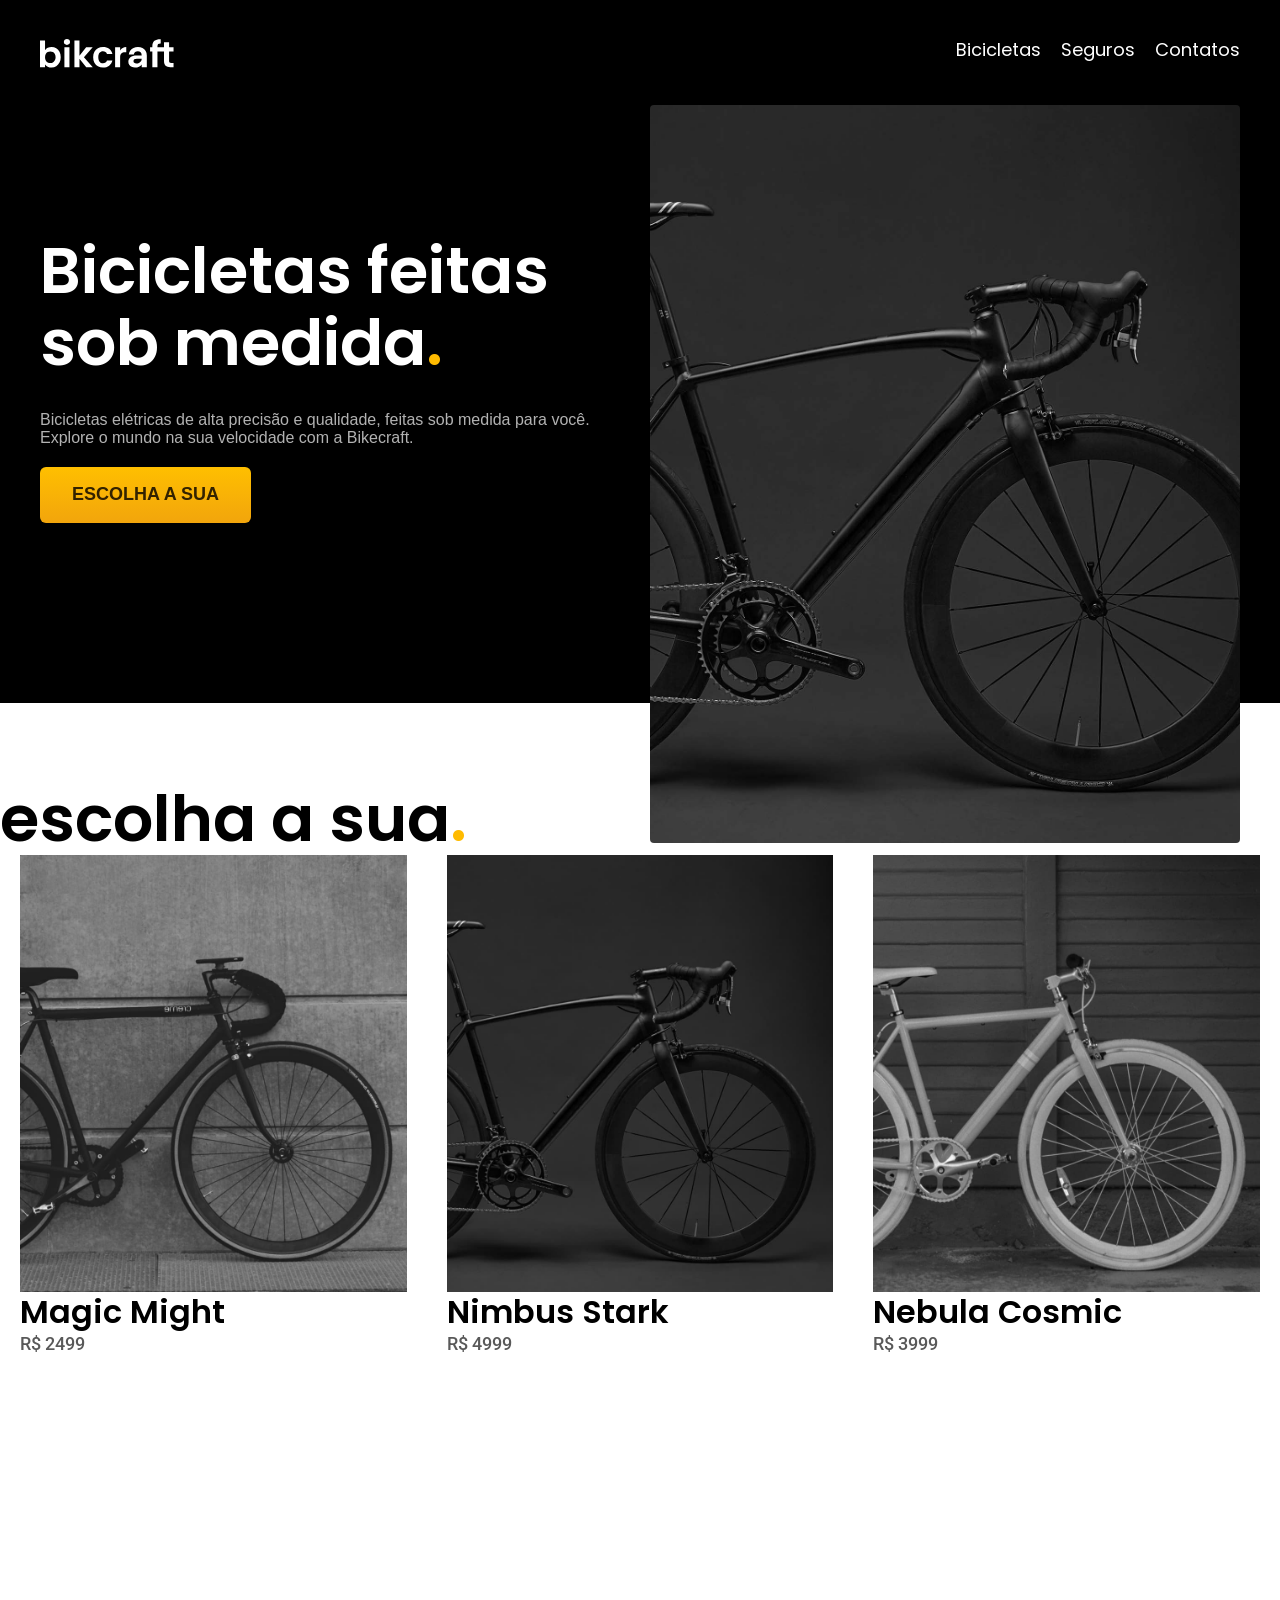
==== index.html @ 9b760a1d "Atualizando novas funções" ====
<!DOCTYPE html>
<html lang="pt-br">
<head>
  <meta charset="UTF-8">
  <meta name="viewport" content="width=device-width, initial-scale=1.0">
  <title> Bikecraft - Bicicletas Elétricas </title>
  <meta name="description" content="Bicicletas elétricas de alta precisão e qualidade, feitas sob medida para o cliente. Explore o mundo na sua velocidade com a Bikecraft" >
  <link rel="stylesheet" href="/css/style.css">

 <link rel="preconnect" href="https://fonts.googleapis.com">
<link rel="preconnect" href="https://fonts.gstatic.com" crossorigin>
<link href="https://fonts.googleapis.com/css2?family=Poppins:wght@600&family=Roboto:ital,wght@0,100..900;1,100..900&display=swap" rel="stylesheet">
</head>
<body>
  <header class="header-bg">
    <div class="header"> 
      <a href="./"> <img src="/img/bikcraft.svg" alt="Bikecraft"></a>
    
  <nav aria-label="primaria"> 
    <ul class="header-menu cor-c0"> 
<li> <a href="./bicicletas.html"> Bicicletas</a></li>
<li> <a href="./seguros.html"> Seguros</a></li>
<li> <a href="./contatos.html"> Contatos</a></li>
    </ul>
  </nav>
  </div>
  </header>

  <main class="introducao-bg">
    <div class="introducao">
      <div class="conteudo"> 
    <h1 class="font-1-xxl cor-c0">Bicicletas feitas sob medida<span class="cor-p1">.</span></h1>
    <p class="font-2-1 cor-5">Bicicletas elétricas de alta precisão e qualidade, feitas sob medida para você. Explore o mundo na sua velocidade com a Bikecraft.</p>
    <a href="/bicicletas.html">Escolha a sua</a> 
      </div>
      <div class="container-imagem"> 
    <img src="/img/fotos/introducao.jpg" alt=""> 
    </div>
    </div>

  </main>
<article class="bicicletas-lista"> 
  <h2 class="texto-grande">escolha a sua<span class="cor-p1">.</span></h2>

  <ul > 
<li> 
  <a href="./bicicletas/magic.html"> 
  <img src="/img/bicicletas/magic-home.jpg" alt="Bicicleta preta">
  <h3 class="font-1-xl">Magic Might</h3>
<span class="font-2-m cor-8">R$ 2499</span>
</a>
</li>

<li> 
  <a href="./bicicletas/nimbus.html"> 
  <img src="/img/bicicletas/nimbus-home.jpg" alt="Bicicleta preta">
  <h3 class="font-1-xl">Nimbus Stark</h3>
<span class="font-2-m cor-8">R$ 4999</span>
</a>
</li>

<li> 
  <a href="./bicicletas/nebula.html"> 
  <img src="/img/bicicletas/nebula-home.jpg" alt="Bicicleta preta">
  <h3 class="font-1-xl">Nebula Cosmic</h3>
<span class="font-2-m cor-8">R$ 3999</span>
</a>
</li>

  </ul>
</article>
  
</body>
</html>
---- css/style.css ----
/* Geral */ 
@import "/css/global.css";

/* estilos */
@import "/css/tipografia/tipografia.css";
@import "/css/tipografia/cores.css";

/* Pagina Inicial */
@import "/css/introducao/introducao.css";
@import "/css/menu.css";


@import "/css/bicicletas-lista.css"
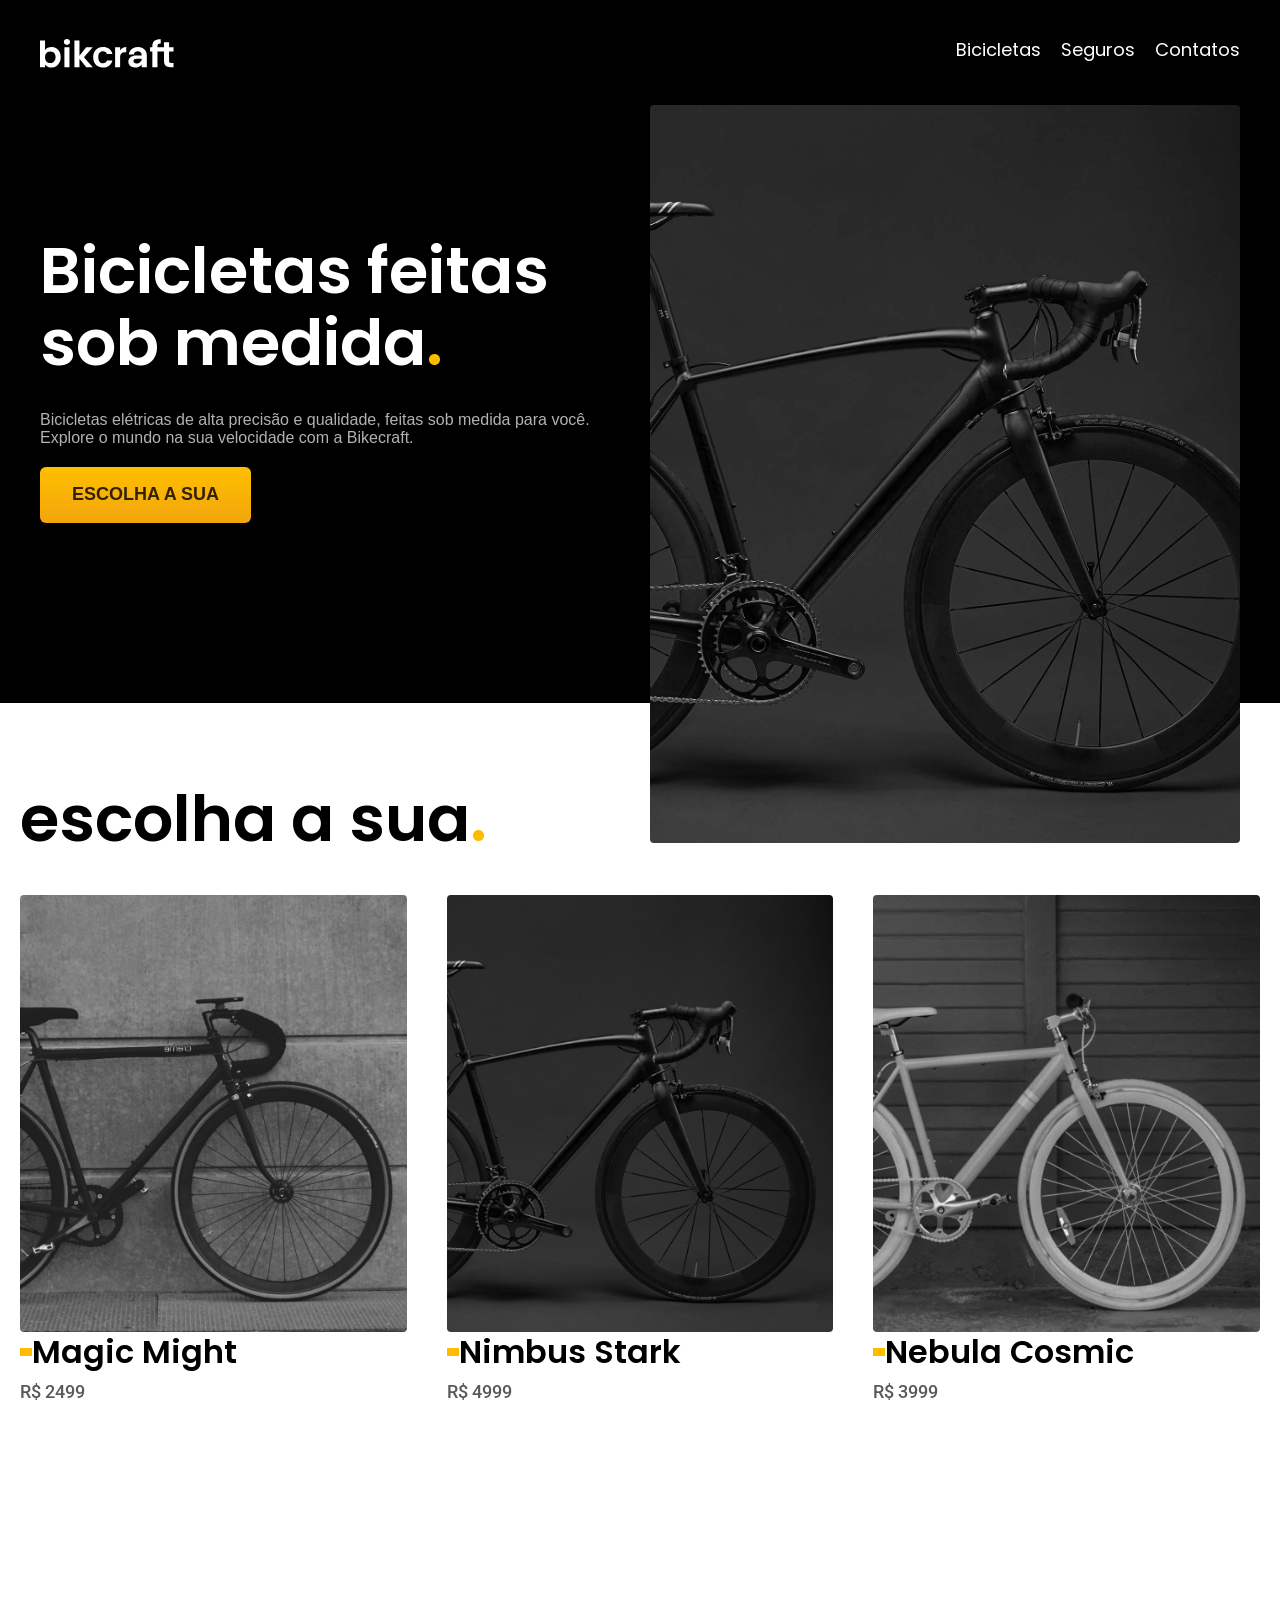
==== commit 59b4d705: "Att." ====
--- a/index.html
+++ b/index.html
@@ -1,74 +1,77 @@
 <!DOCTYPE html>
 <html lang="pt-br">
+
 <head>
   <meta charset="UTF-8">
   <meta name="viewport" content="width=device-width, initial-scale=1.0">
   <title> Bikecraft - Bicicletas Elétricas </title>
-  <meta name="description" content="Bicicletas elétricas de alta precisão e qualidade, feitas sob medida para o cliente. Explore o mundo na sua velocidade com a Bikecraft" >
-  <link rel="stylesheet" href="/css/style.css">
+  <meta name="description" content="Bicicletas elétricas de alta precisão e qualidade, feitas sob medida para o cliente. Explore o mundo na sua velocidade com a Bikecraft">
+  <link rel="stylesheet" href="/css/style/style.css">
 
- <link rel="preconnect" href="https://fonts.googleapis.com">
-<link rel="preconnect" href="https://fonts.gstatic.com" crossorigin>
-<link href="https://fonts.googleapis.com/css2?family=Poppins:wght@600&family=Roboto:ital,wght@0,100..900;1,100..900&display=swap" rel="stylesheet">
+  <link rel="preconnect" href="https://fonts.googleapis.com">
+  <link rel="preconnect" href="https://fonts.gstatic.com" crossorigin>
+  <link href="https://fonts.googleapis.com/css2?family=Poppins:wght@600&family=Roboto:ital,wght@0,100..900;1,100..900&display=swap" rel="stylesheet">
 </head>
+
 <body>
   <header class="header-bg">
-    <div class="header"> 
+    <div class="header">
       <a href="./"> <img src="/img/bikcraft.svg" alt="Bikecraft"></a>
-    
-  <nav aria-label="primaria"> 
-    <ul class="header-menu cor-c0"> 
-<li> <a href="./bicicletas.html"> Bicicletas</a></li>
-<li> <a href="./seguros.html"> Seguros</a></li>
-<li> <a href="./contatos.html"> Contatos</a></li>
-    </ul>
-  </nav>
-  </div>
+
+      <nav aria-label="primaria">
+        <ul class="header-menu cor-c0">
+          <li> <a href="./bicicletas.html"> Bicicletas</a></li>
+          <li> <a href="./seguros.html"> Seguros</a></li>
+          <li> <a href="./contatos.html"> Contatos</a></li>
+        </ul>
+      </nav>
+    </div>
   </header>
 
   <main class="introducao-bg">
     <div class="introducao">
-      <div class="conteudo"> 
-    <h1 class="font-1-xxl cor-c0">Bicicletas feitas sob medida<span class="cor-p1">.</span></h1>
-    <p class="font-2-1 cor-5">Bicicletas elétricas de alta precisão e qualidade, feitas sob medida para você. Explore o mundo na sua velocidade com a Bikecraft.</p>
-    <a href="/bicicletas.html">Escolha a sua</a> 
+      <div class="conteudo">
+        <h1 class="font-1-xxl cor-c0">Bicicletas feitas sob medida<span class="cor-p1">.</span></h1>
+        <p class="font-2-1 cor-5">Bicicletas elétricas de alta precisão e qualidade, feitas sob medida para você. Explore o mundo na sua velocidade com a Bikecraft.</p>
+        <a href="/bicicletas.html">Escolha a sua</a>
       </div>
-      <div class="container-imagem"> 
-    <img src="/img/fotos/introducao.jpg" alt=""> 
-    </div>
+      <div class="container-imagem">
+        <img src="/img/fotos/introducao.jpg" alt="">
+      </div>
     </div>
 
   </main>
-<article class="bicicletas-lista"> 
-  <h2 class="texto-grande">escolha a sua<span class="cor-p1">.</span></h2>
+  <article class="bicicletas-lista">
+    <h2 class="texto-grande">escolha a sua<span class="cor-p1">.</span></h2>
 
-  <ul > 
-<li> 
-  <a href="./bicicletas/magic.html"> 
-  <img src="/img/bicicletas/magic-home.jpg" alt="Bicicleta preta">
-  <h3 class="font-1-xl">Magic Might</h3>
-<span class="font-2-m cor-8">R$ 2499</span>
-</a>
-</li>
+    <ul>
+      <li>
+        <a href="./bicicletas/magic.html">
+          <img src="/img/bicicletas/magic-home.jpg" alt="Bicicleta preta">
+          <h3 class="font-1-xl">Magic Might</h3>
+          <span class="font-2-m cor-8">R$ 2499</span>
+        </a>
+      </li>
 
-<li> 
-  <a href="./bicicletas/nimbus.html"> 
-  <img src="/img/bicicletas/nimbus-home.jpg" alt="Bicicleta preta">
-  <h3 class="font-1-xl">Nimbus Stark</h3>
-<span class="font-2-m cor-8">R$ 4999</span>
-</a>
-</li>
+      <li>
+        <a href="./bicicletas/nimbus.html">
+          <img src="/img/bicicletas/nimbus-home.jpg" alt="Bicicleta preta">
+          <h3 class="font-1-xl">Nimbus Stark</h3>
+          <span class="font-2-m cor-8">R$ 4999</span>
+        </a>
+      </li>
 
-<li> 
-  <a href="./bicicletas/nebula.html"> 
-  <img src="/img/bicicletas/nebula-home.jpg" alt="Bicicleta preta">
-  <h3 class="font-1-xl">Nebula Cosmic</h3>
-<span class="font-2-m cor-8">R$ 3999</span>
-</a>
-</li>
+      <li>
+        <a href="./bicicletas/nebula.html">
+          <img src="/img/bicicletas/nebula-home.jpg" alt="Bicicleta preta">
+          <h3 class="font-1-xl">Nebula Cosmic</h3>
+          <span class="font-2-m cor-8">R$ 3999</span>
+        </a>
+      </li>
 
-  </ul>
-</article>
-  
+    </ul>
+  </article>
+
 </body>
+
 </html>
--- a/css/style/style.css
+++ b/css/style/style.css
@@ -0,0 +1,13 @@
+/* Geral */
+@import "/css/global/global.css";
+@import "/css/style/style.css";
+
+/* estilos */
+@import "/css/tipografia/tipografia.css";
+@import "/css/tipografia/cores.css";
+
+/* Pagina Inicial */
+@import "/css/introducao/introducao.css";
+@import "/css/menu/menu.css";
+
+@import "/css/bicicletas/bicicletas-lista.css";
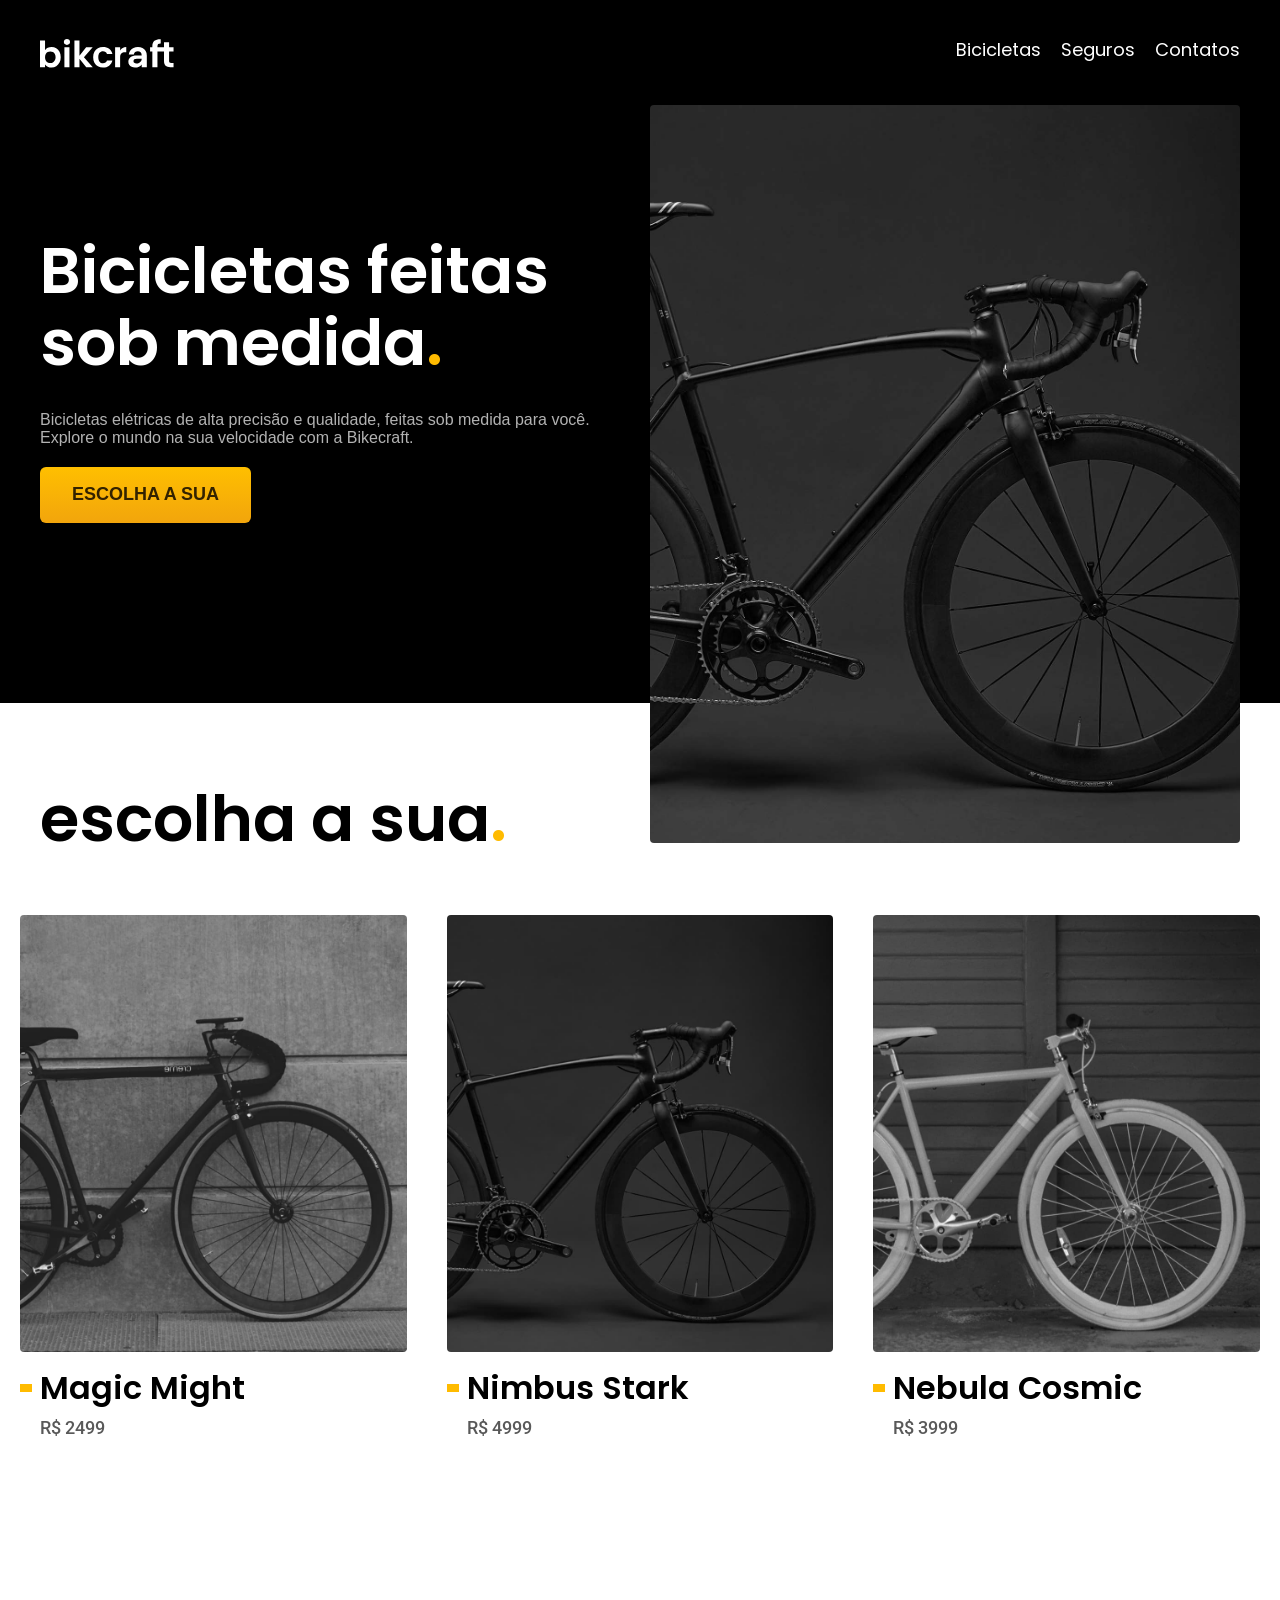
==== commit 136555c9: "Att Responsividade bicicletas" ====
--- a/index.html
+++ b/index.html
@@ -39,11 +39,11 @@
         <img src="/img/fotos/introducao.jpg" alt="">
       </div>
     </div>
-
   </main>
+    
   <article class="bicicletas-lista">
+  
     <h2 class="texto-grande">escolha a sua<span class="cor-p1">.</span></h2>
-
     <ul>
       <li>
         <a href="./bicicletas/magic.html">
@@ -70,8 +70,8 @@
       </li>
 
     </ul>
+    
   </article>
-
-</body>
+ </body>
 
 </html>
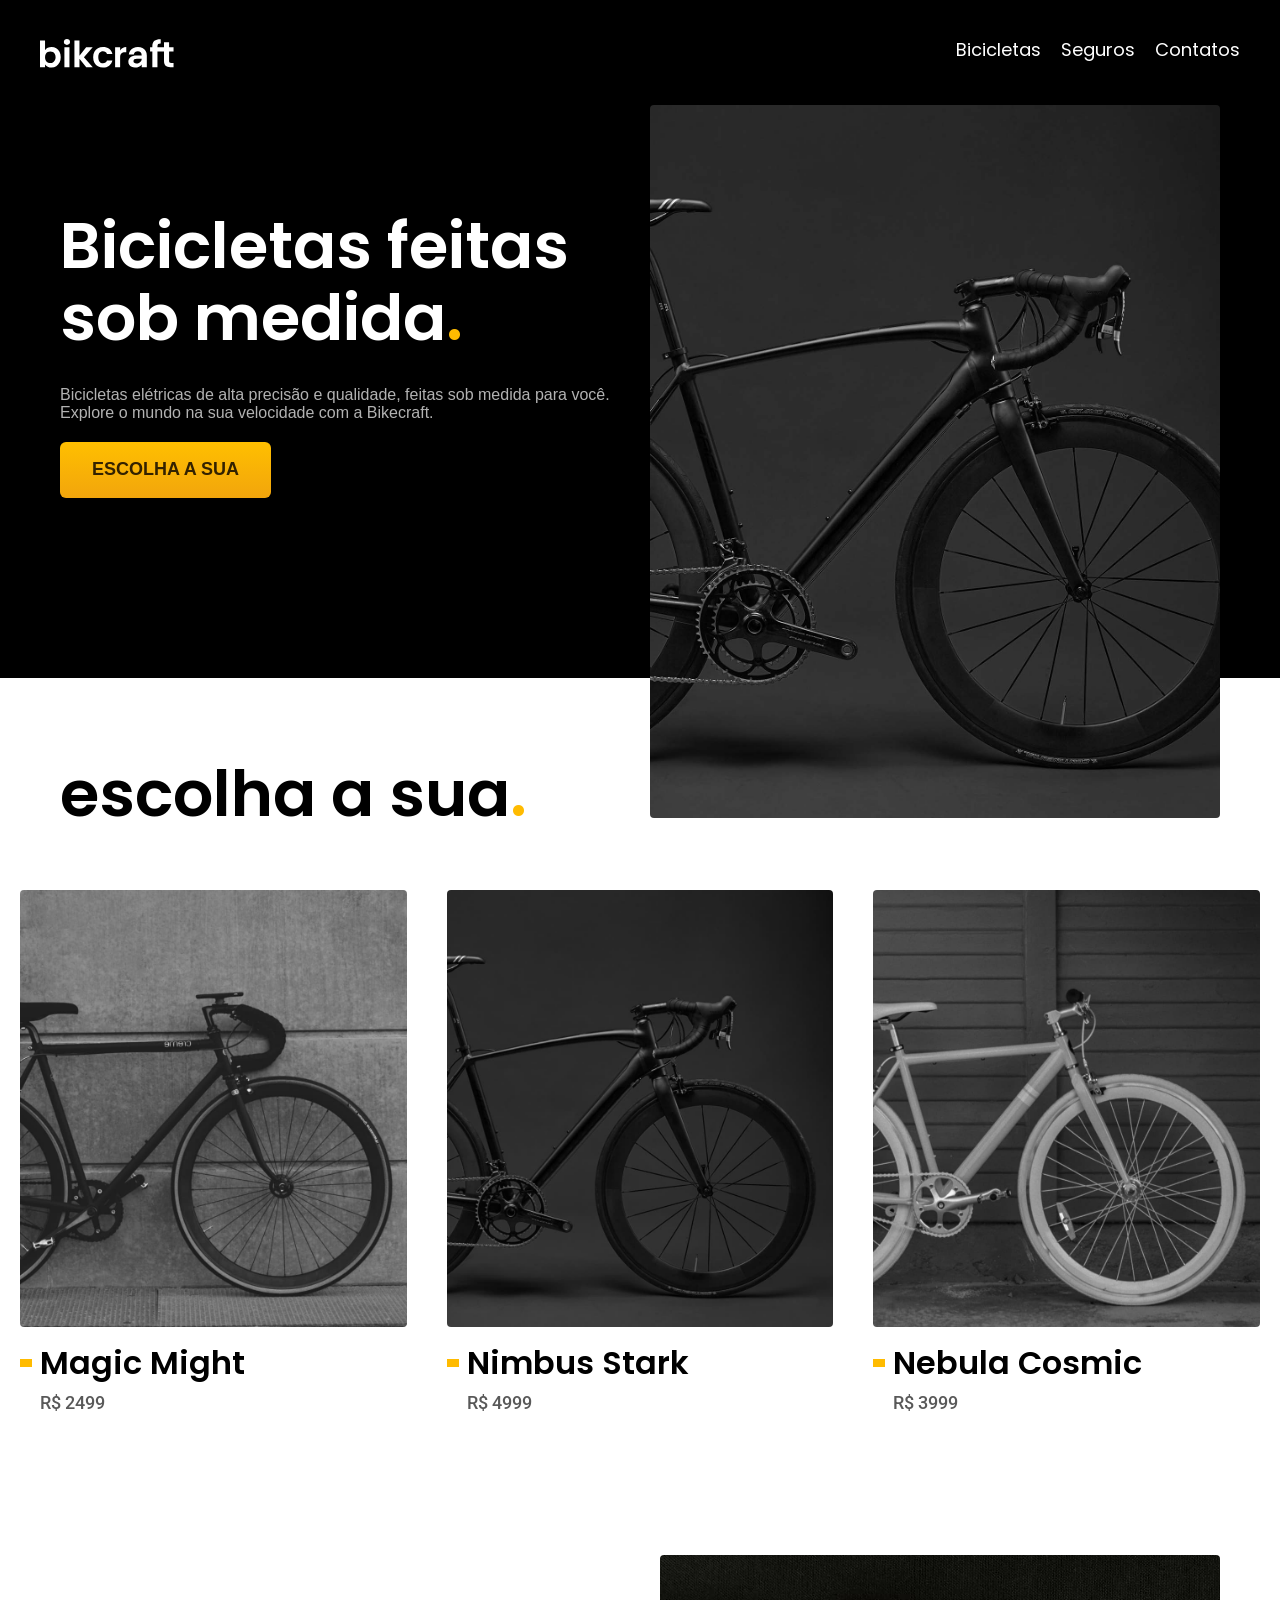
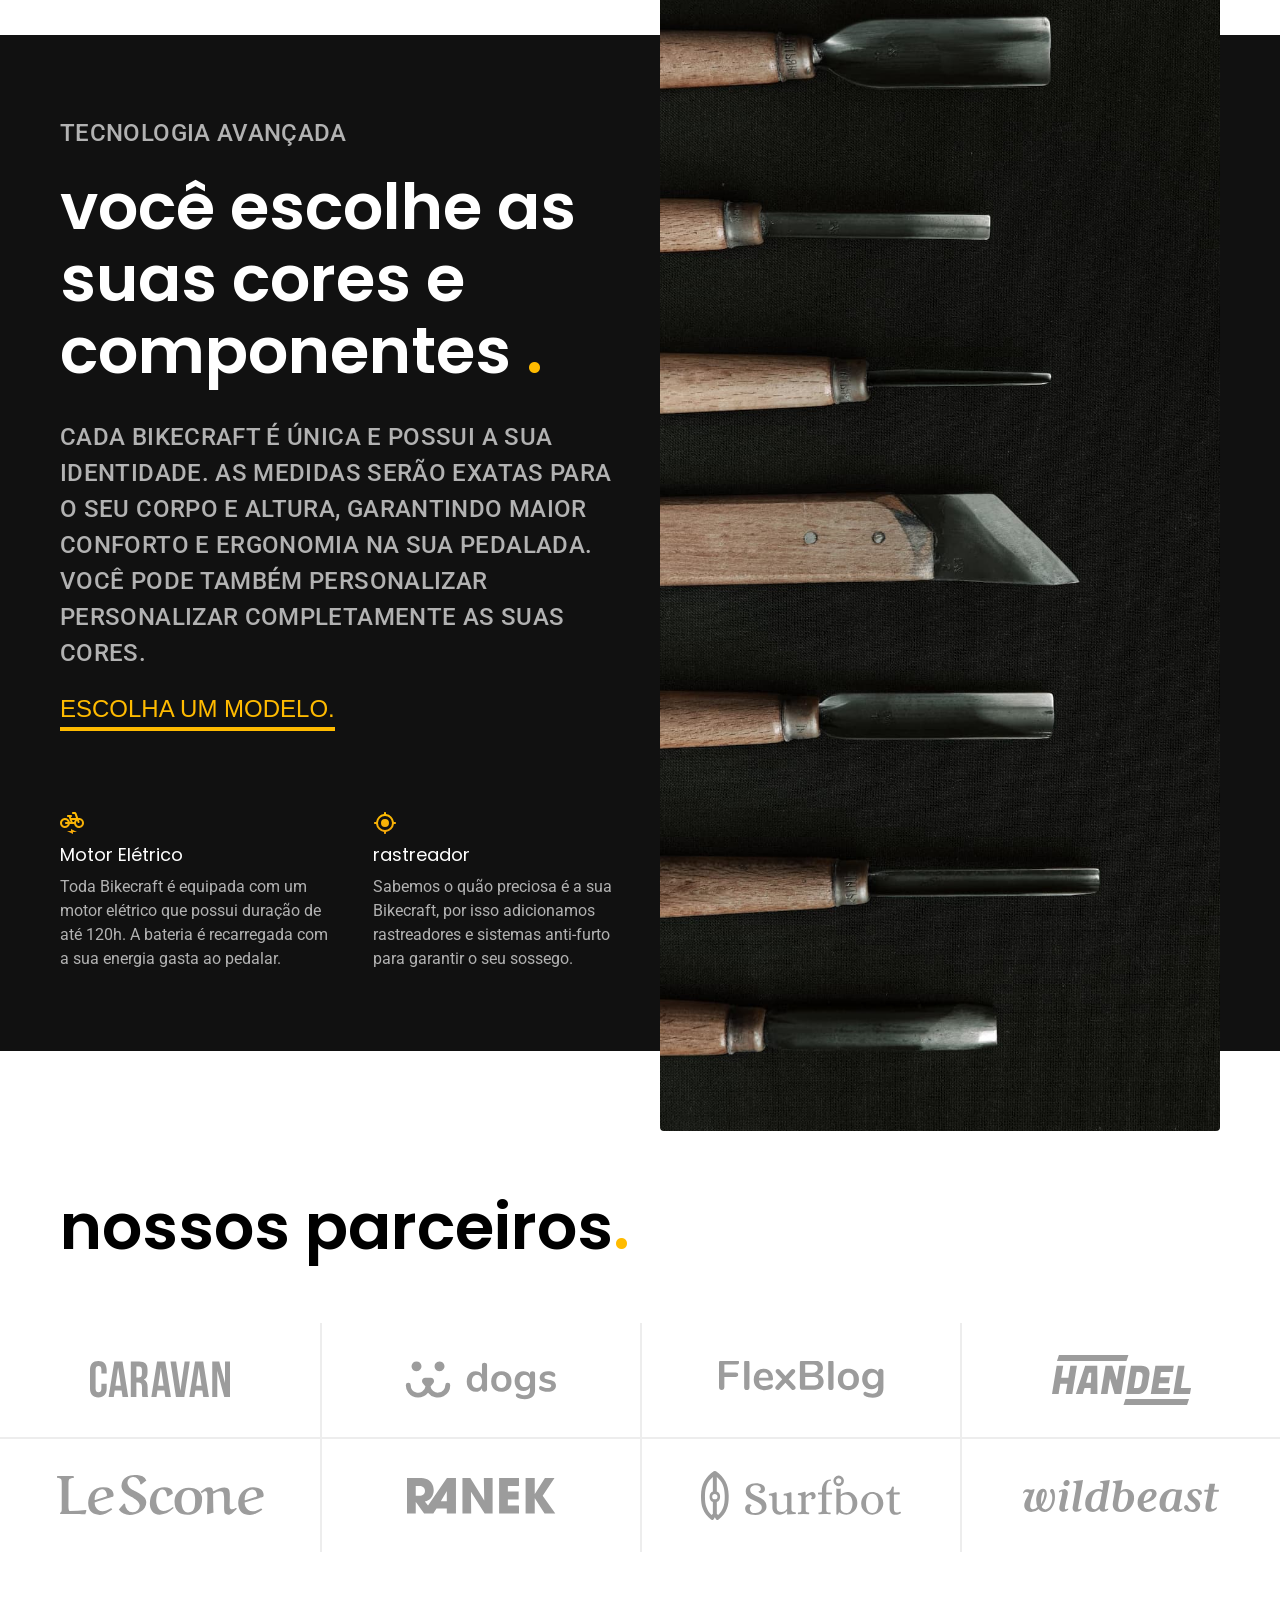
==== commit 71511328: "Seção parceiros finalizada" ====
--- a/index.html
+++ b/index.html
@@ -19,7 +19,7 @@
       <a href="./"> <img src="/img/bikcraft.svg" alt="Bikecraft"></a>
 
       <nav aria-label="primaria">
-        <ul class="header-menu cor-c0">
+        <ul class="header-menu cor-0">
           <li> <a href="./bicicletas.html"> Bicicletas</a></li>
           <li> <a href="./seguros.html"> Seguros</a></li>
           <li> <a href="./contatos.html"> Contatos</a></li>
@@ -28,22 +28,20 @@
     </div>
   </header>
 
-  <main class="introducao-bg">
-    <div class="introducao">
+  <main class=" introducao-bg">
+    <div class="container introducao">
       <div class="conteudo">
         <h1 class="font-1-xxl cor-c0">Bicicletas feitas sob medida<span class="cor-p1">.</span></h1>
         <p class="font-2-1 cor-5">Bicicletas elétricas de alta precisão e qualidade, feitas sob medida para você. Explore o mundo na sua velocidade com a Bikecraft.</p>
-        <a href="/bicicletas.html">Escolha a sua</a>
+        <a class="" href="/bicicletas.html">Escolha a sua</a>
       </div>
       <div class="container-imagem">
         <img src="/img/fotos/introducao.jpg" alt="">
       </div>
     </div>
   </main>
-    
   <article class="bicicletas-lista">
-  
-    <h2 class="texto-grande">escolha a sua<span class="cor-p1">.</span></h2>
+      <h2 class="container texto-grande">escolha a sua<span class="cor-p1">.</span></h2>
     <ul>
       <li>
         <a href="./bicicletas/magic.html">
@@ -68,10 +66,49 @@
           <span class="font-2-m cor-8">R$ 3999</span>
         </a>
       </li>
+    </ul>    
+  </article>
 
-    </ul>
-    
+  <article class="tecnologia-bg"> 
+  <div class="tecnologia container"> 
+ <div class="tecnologia-conteudo"> 
+  <span class="font-2-l-b cor-5"> Tecnologia Avançada</span>
+  <h2 class="font-1-xxl cor-0">você escolhe as suas cores e componentes <span class="cor-p1">.</span></h2> 
+   <p class="font-2-l-b cor-5">Cada Bikecraft é única e possui a sua identidade. As medidas serão exatas para o seu corpo e altura, garantindo maior conforto e ergonomia na sua pedalada. Você pode também personalizar personalizar completamente as suas cores.</p>
+  <a class="link" href="/bicicletas.html">Escolha um modelo.</a>
+  <div class="vantagens-tecnologias"> 
+  <div>
+    <img src="/img/icones/eletrica.svg" alt="">
+    <h3 class="font-1-m cor-0">Motor Elétrico</h3>
+    <p class="font-2-s cor-5">Toda Bikecraft é equipada com um motor elétrico que possui duração de até 120h. A bateria é recarregada com a sua energia gasta ao pedalar.</p>
+  </div>
+
+  <div>
+    <img src="/img/icones/rastreador.svg" alt="">
+    <h3 class="font-1-m cor-0">rastreador</h3>
+    <p class="font-2-s cor-5">Sabemos o quão preciosa é a sua Bikecraft, por isso adicionamos rastreadores e sistemas anti-furto para garantir o seu sossego.
+     </p>
+  </div>
+  </div>
+</div>
+<div class="tecnologia-imagem">
+  <img src="/img/fotos/tecnologia.jpg" alt="">
+</div>
+ </div>
   </article>
+  <section class="parceiros" aria-label="Nossos Parceiros"> 
+  <h2 class="container texto-grande">nossos parceiros<span class="cor-p1">.</span></h2>  
+<ul> 
+<li> <img src="/img/parceiros/caravan.svg" alt="caravan"></li>
+<li> <img src="/img/parceiros/dogs.svg" alt="dogs"></li>
+<li> <img src="/img/parceiros/flexblog.svg" alt="flexblog"></li>
+<li> <img src="/img/parceiros/handel.svg" alt="handel"></li>
+<li> <img src="/img/parceiros/lescone.svg" alt="lescone"></li>
+<li> <img src="/img/parceiros/ranek.svg" alt="ranek"></li>
+<li> <img src="/img/parceiros/surfbot.svg" alt="surfbot"></li>
+<li> <img src="/img/parceiros/wildbeast.svg" alt="wildbeast"></li>
+</ul>
+
+  </section>
  </body>
-
 </html>
--- a/css/style/style.css
+++ b/css/style/style.css
@@ -11,3 +11,8 @@
 @import "/css/menu/menu.css";
 
 @import "/css/bicicletas/bicicletas-lista.css";
+
+@import "/css/utilidades/utilidades.css";
+@import "/css/tecnologia/tecnologias.css";
+@import "/css/utilidades/componentes.css";
+@import "/css/parceiros/parceiros.css";
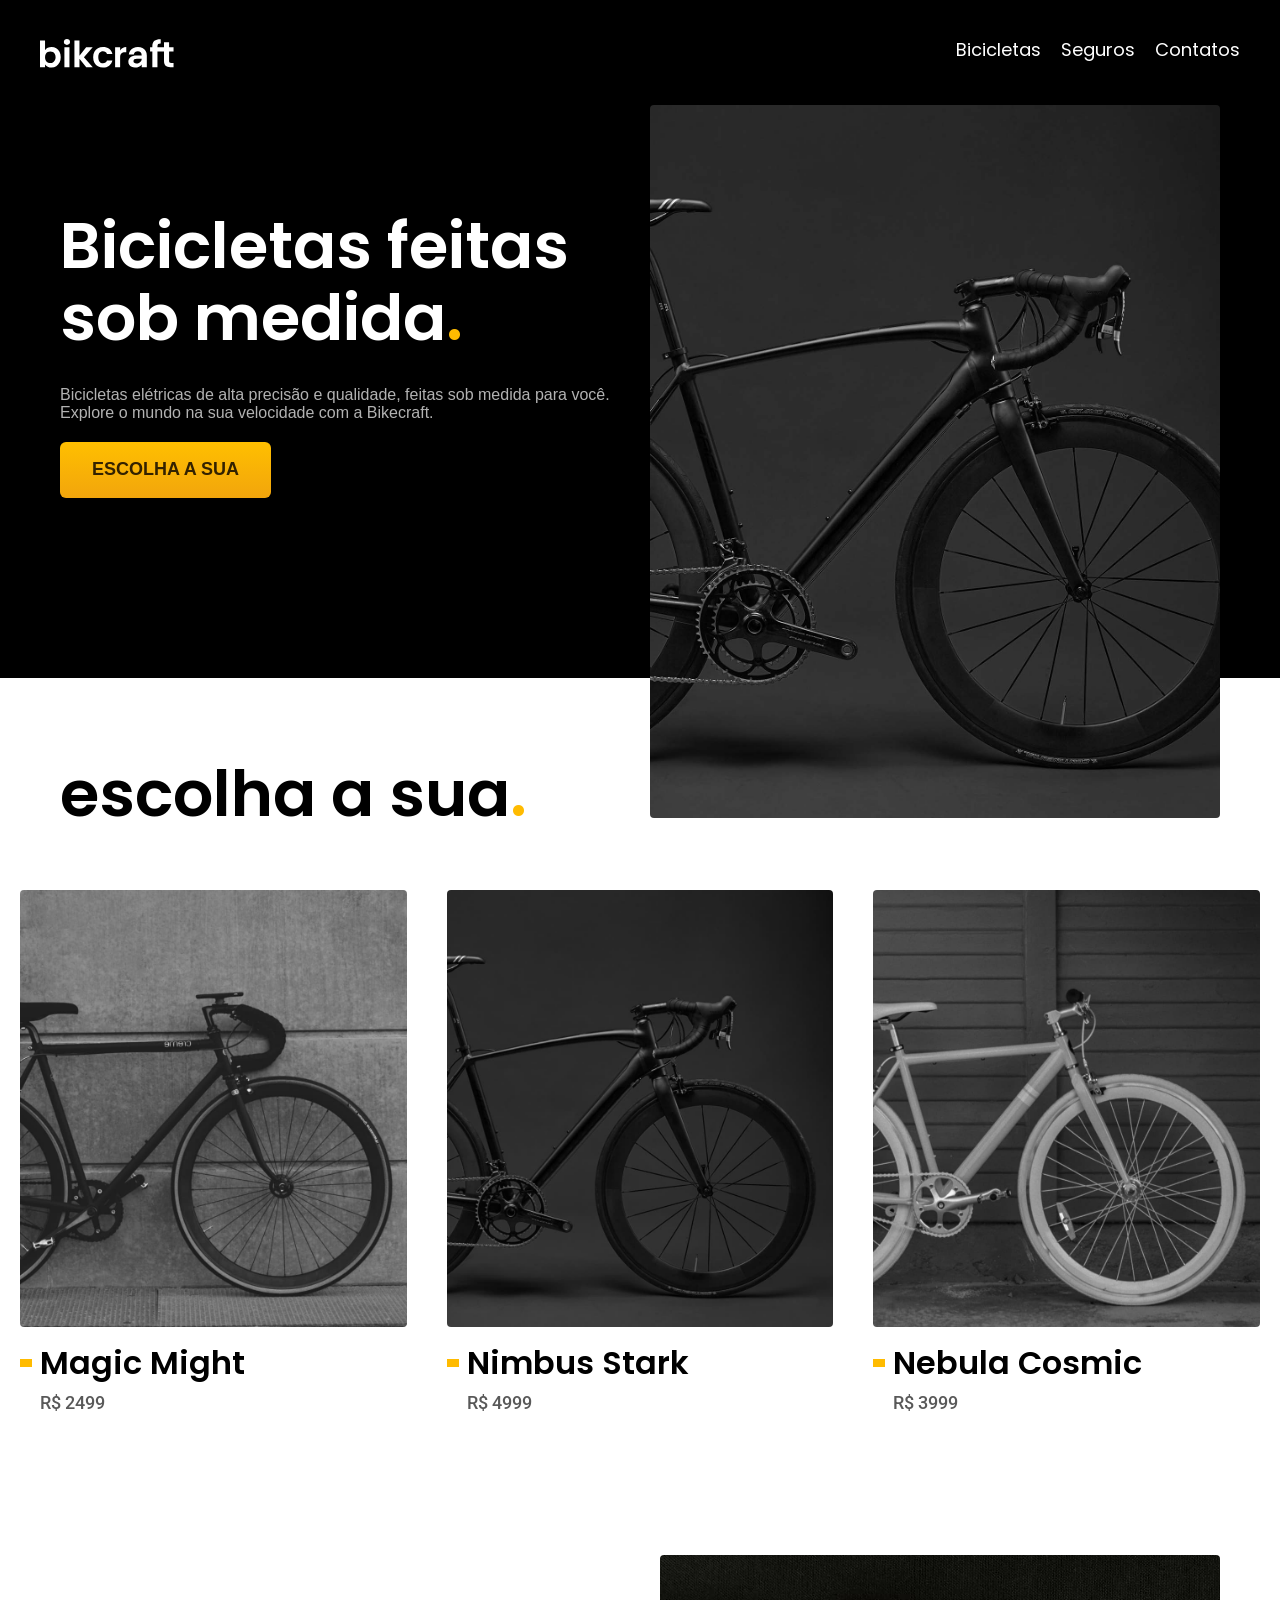
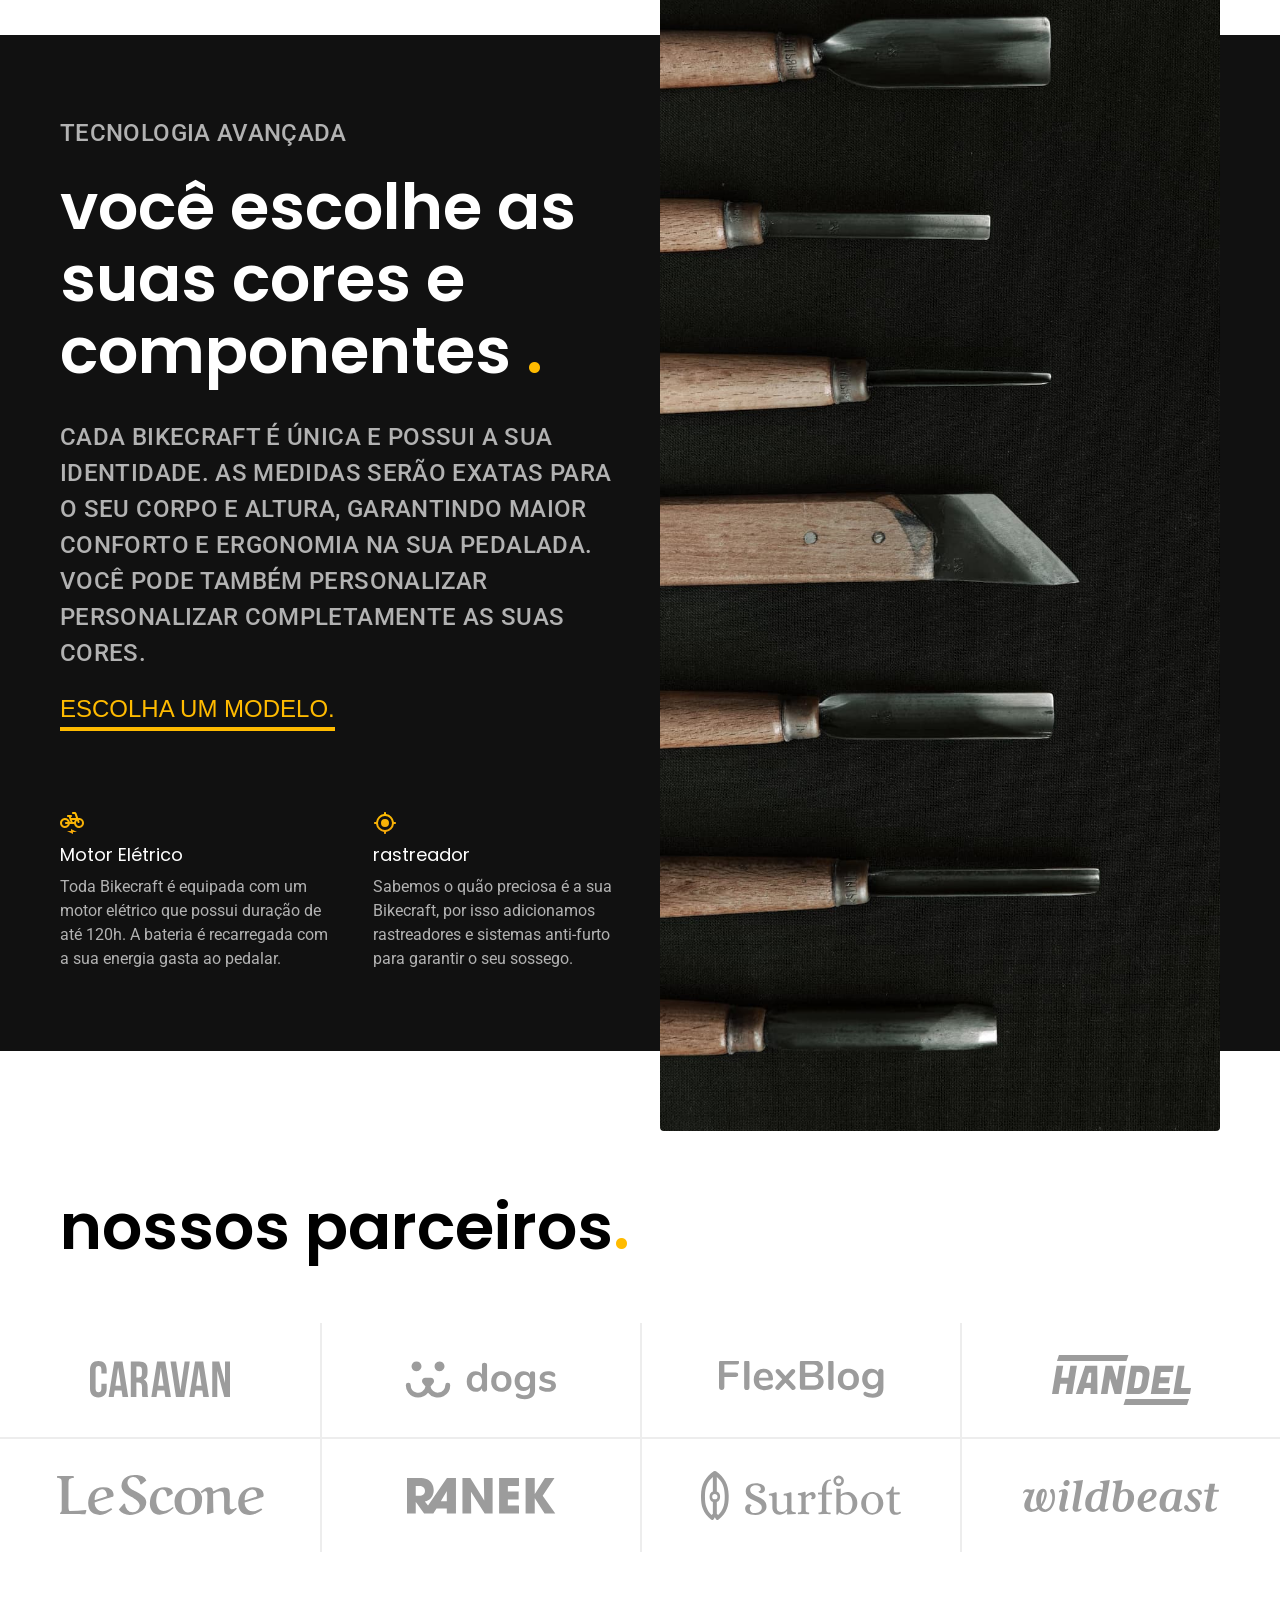
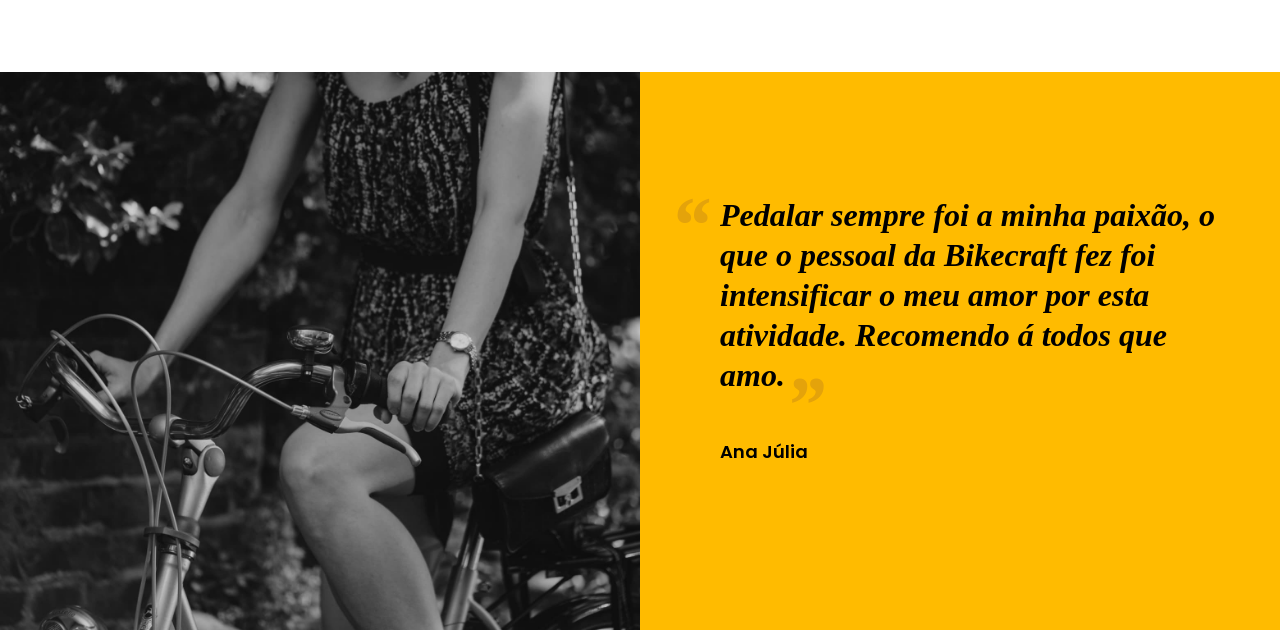
==== commit b5f97ad7: "Seção depoimentos" ====
--- a/index.html
+++ b/index.html
@@ -11,6 +11,7 @@
   <link rel="preconnect" href="https://fonts.googleapis.com">
   <link rel="preconnect" href="https://fonts.gstatic.com" crossorigin>
   <link href="https://fonts.googleapis.com/css2?family=Poppins:wght@600&family=Roboto:ital,wght@0,100..900;1,100..900&display=swap" rel="stylesheet">
+
 </head>
 
 <body>
@@ -108,7 +109,17 @@
 <li> <img src="/img/parceiros/surfbot.svg" alt="surfbot"></li>
 <li> <img src="/img/parceiros/wildbeast.svg" alt="wildbeast"></li>
 </ul>
-
+  </section>
+  <section class="depoimento" aria-label="Depoimento">  
+   <div> 
+    <img src="/img/fotos/depoimento.jpg" alt="Pessoa pedalando uma bicicletas Bikecraft.">
+       </div>
+       <div class="depoimento-conteudo">
+        <blockquote class="font-1-xl cor-p5"> 
+      <p>Pedalar sempre foi a minha paixão, o que o pessoal da Bikecraft fez foi intensificar o meu amor por esta atividade. Recomendo á todos que amo.</p>
+    <span class="font-1-m-b cor-p4"> Ana Júlia  </span>
+        </blockquote> 
+       </div> 
   </section>
  </body>
 </html>
--- a/css/style/style.css
+++ b/css/style/style.css
@@ -16,3 +16,4 @@
 @import "/css/tecnologia/tecnologias.css";
 @import "/css/utilidades/componentes.css";
 @import "/css/parceiros/parceiros.css";
+@import "/css/depoimentos/depoimentos.css";
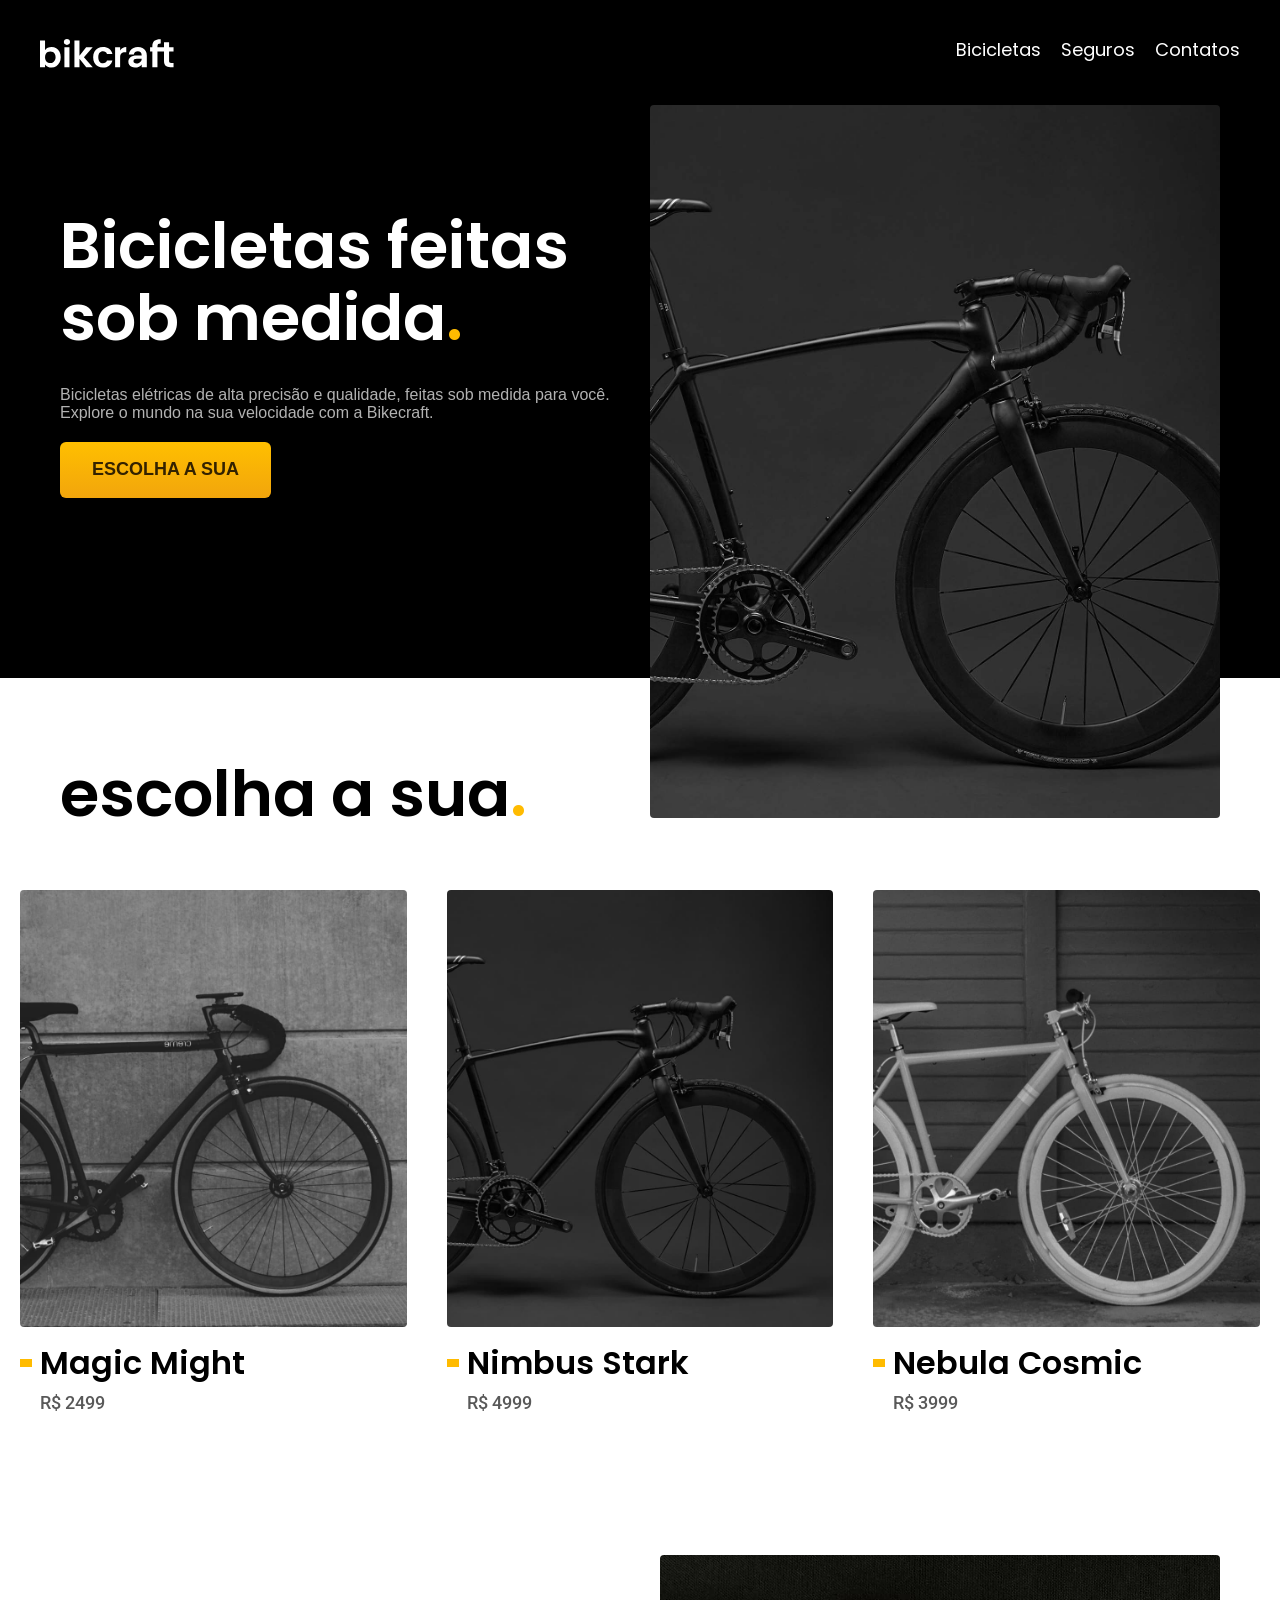
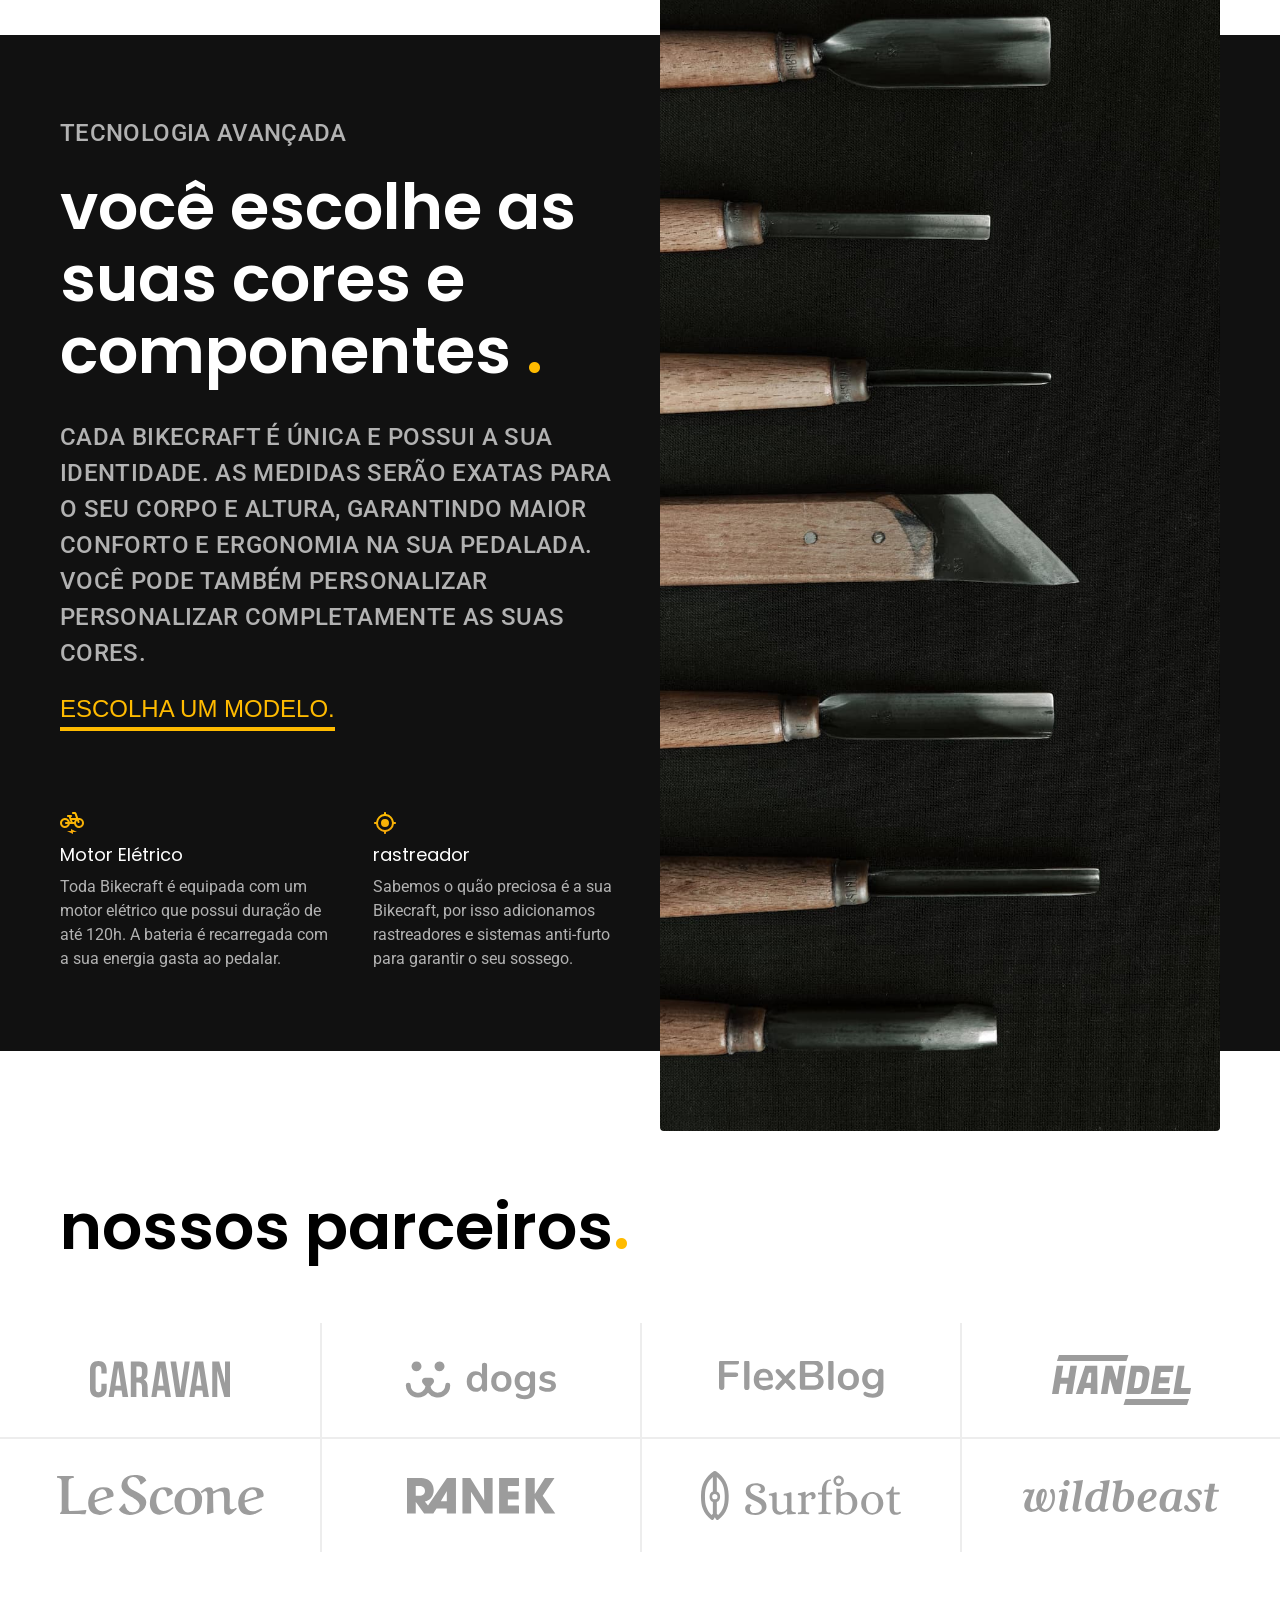
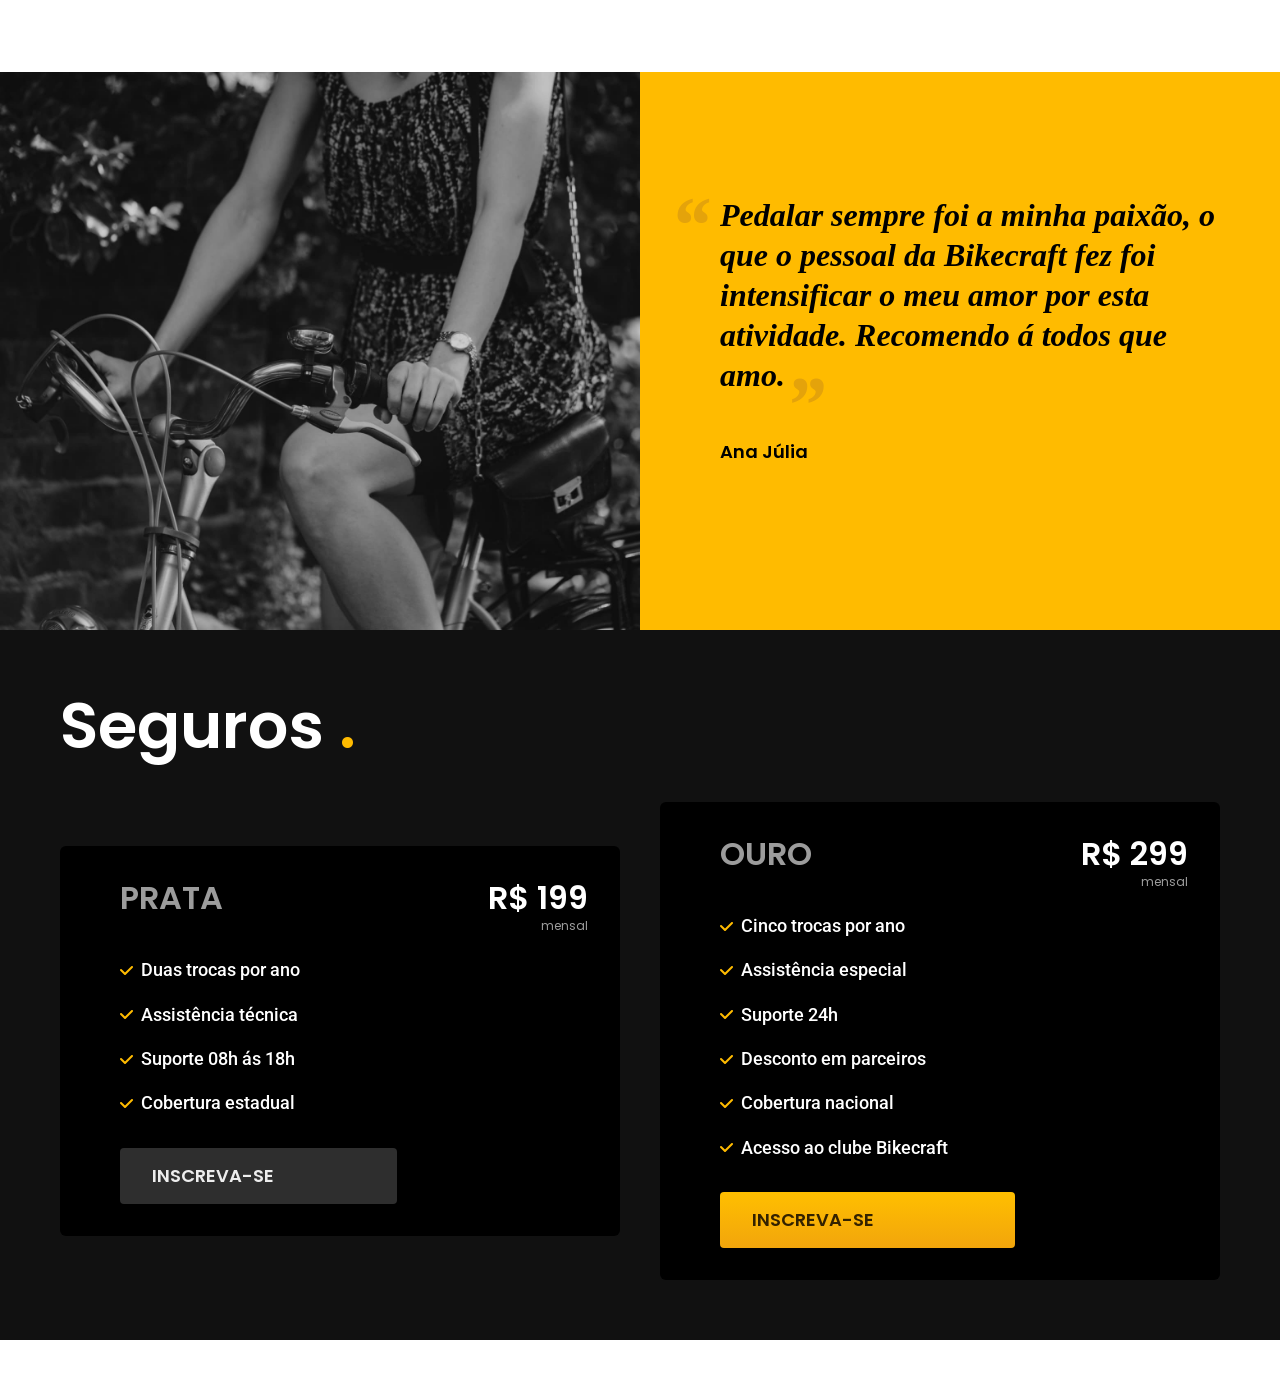
==== commit 1cf2aa8f: "Insurance section completed" ====
--- a/index.html
+++ b/index.html
@@ -69,7 +69,6 @@
       </li>
     </ul>    
   </article>
-
   <article class="tecnologia-bg"> 
   <div class="tecnologia container"> 
  <div class="tecnologia-conteudo"> 
@@ -121,5 +120,39 @@
         </blockquote> 
        </div> 
   </section>
+
+<article class="seguros-bg">
+
+<div class="seguros container"> 
+<h2 class="font-1-xxl cor-0"> Seguros <span class="cor-p1">.</span> </h2>
+<div class="seguros-item">
+  <h3 class="font-1-xl cor-6"> PRATA </h3>
+  <span class="font-1-xl cor-0"> R$ 199   <span class="font-1-xs cor-6"> mensal </span>  </span>
+  <ul class="font-2-m cor-0"> 
+    <li>Duas trocas por ano</li>
+    <li>Assistência técnica</li>
+    <li>Suporte 08h ás 18h</li>
+    <li>Cobertura estadual</li>
+  </ul>
+  <a class="botao secundario" href="./orcamento.html"> Inscreva-se </a>
+</div>
+
+
+<div class="seguros-item">
+  <h3 class="font-1-xl cor-6"> OURO </h3>
+  <span class="font-1-xl cor-0"> R$ 299   <span class="font-1-xs cor-6"> mensal </span>  </span>
+  <ul class="font-2-m cor-0"> 
+    <li>Cinco trocas por ano</li>
+    <li>Assistência especial</li>
+    <li>Suporte 24h</li>
+    <li>Desconto em parceiros</li>
+    <li>Cobertura nacional</li>
+    <li>Acesso ao clube Bikecraft</li>
+  </ul>
+  <a class="botao" href="./orcamento.html"> Inscreva-se </a>
+</div>
+  </div>
+</article>
+
  </body>
 </html>
--- a/css/style/style.css
+++ b/css/style/style.css
@@ -10,6 +10,7 @@
 @import "/css/introducao/introducao.css";
 @import "/css/menu/menu.css";
 
+/* Pagina Inicial bicicletas */
 @import "/css/bicicletas/bicicletas-lista.css";
 
 @import "/css/utilidades/utilidades.css";
@@ -17,3 +18,4 @@
 @import "/css/utilidades/componentes.css";
 @import "/css/parceiros/parceiros.css";
 @import "/css/depoimentos/depoimentos.css";
+@import "/css/seguros/seguros.css"
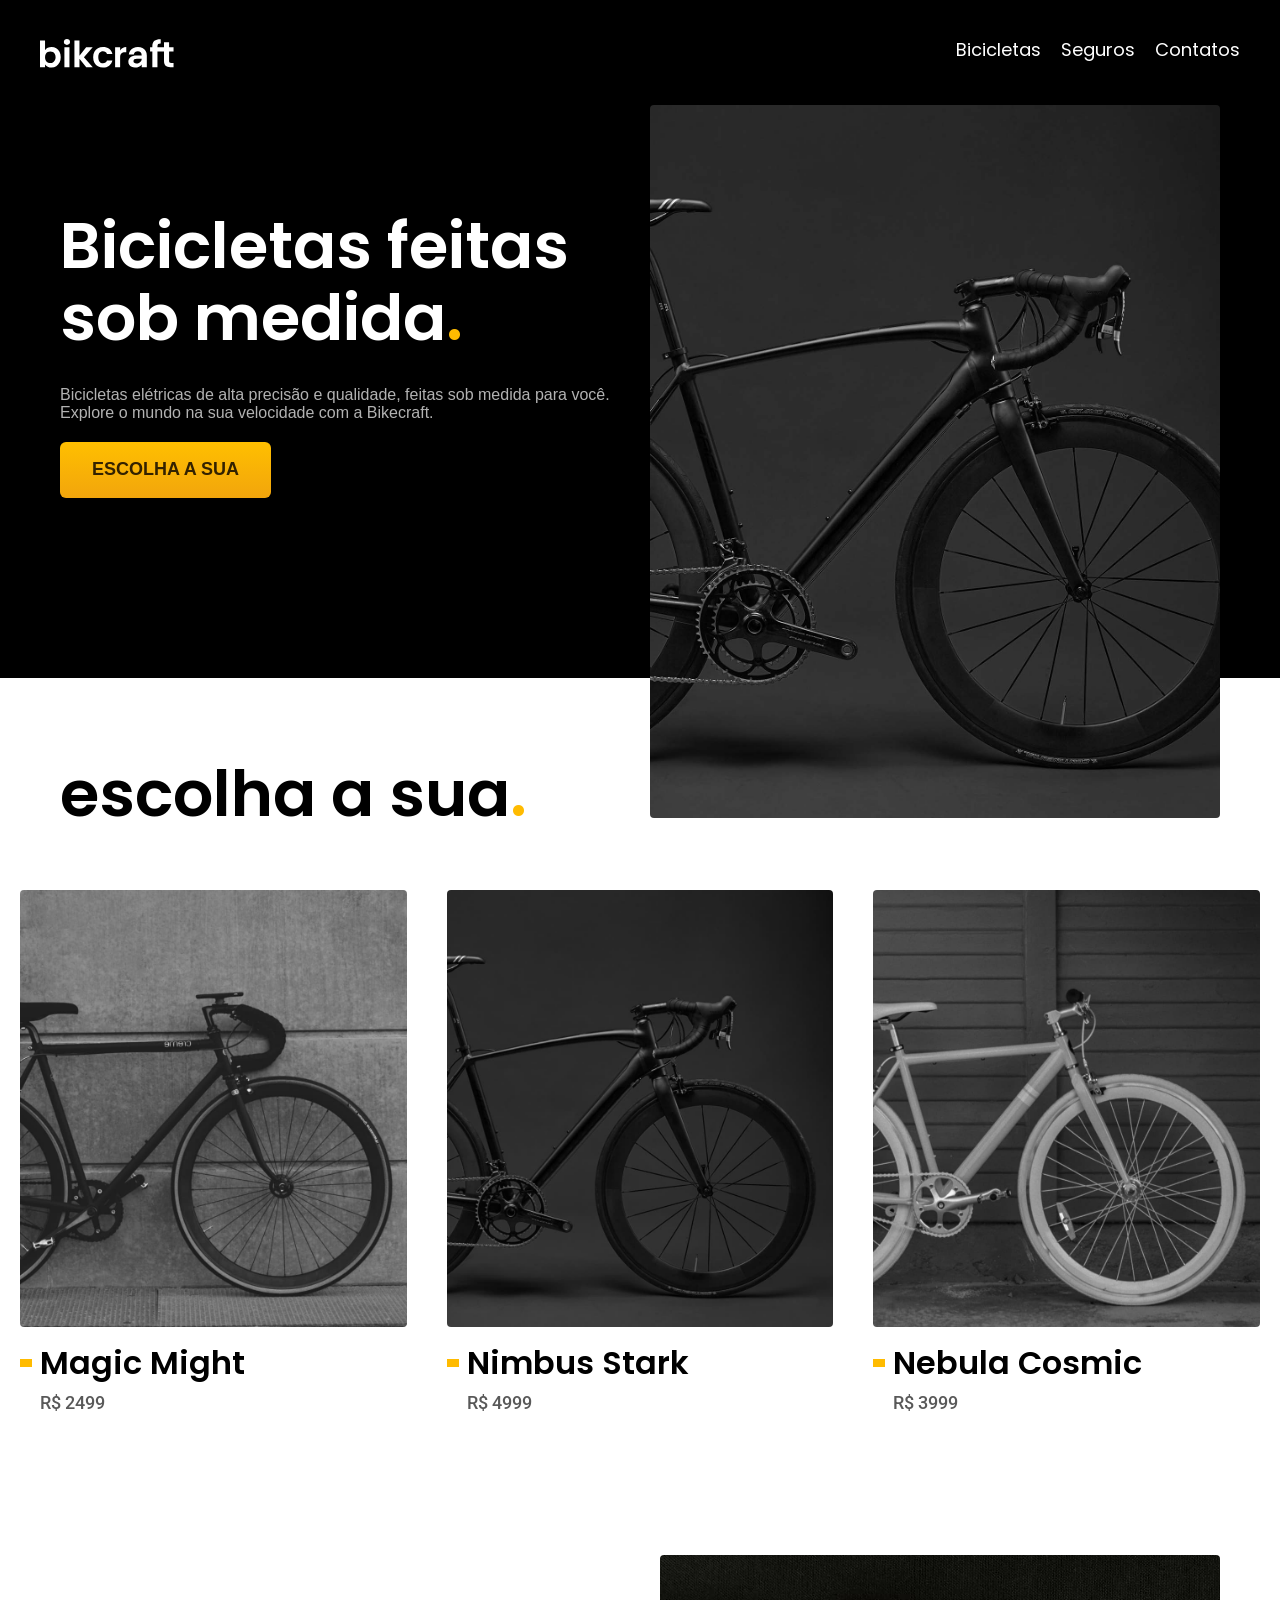
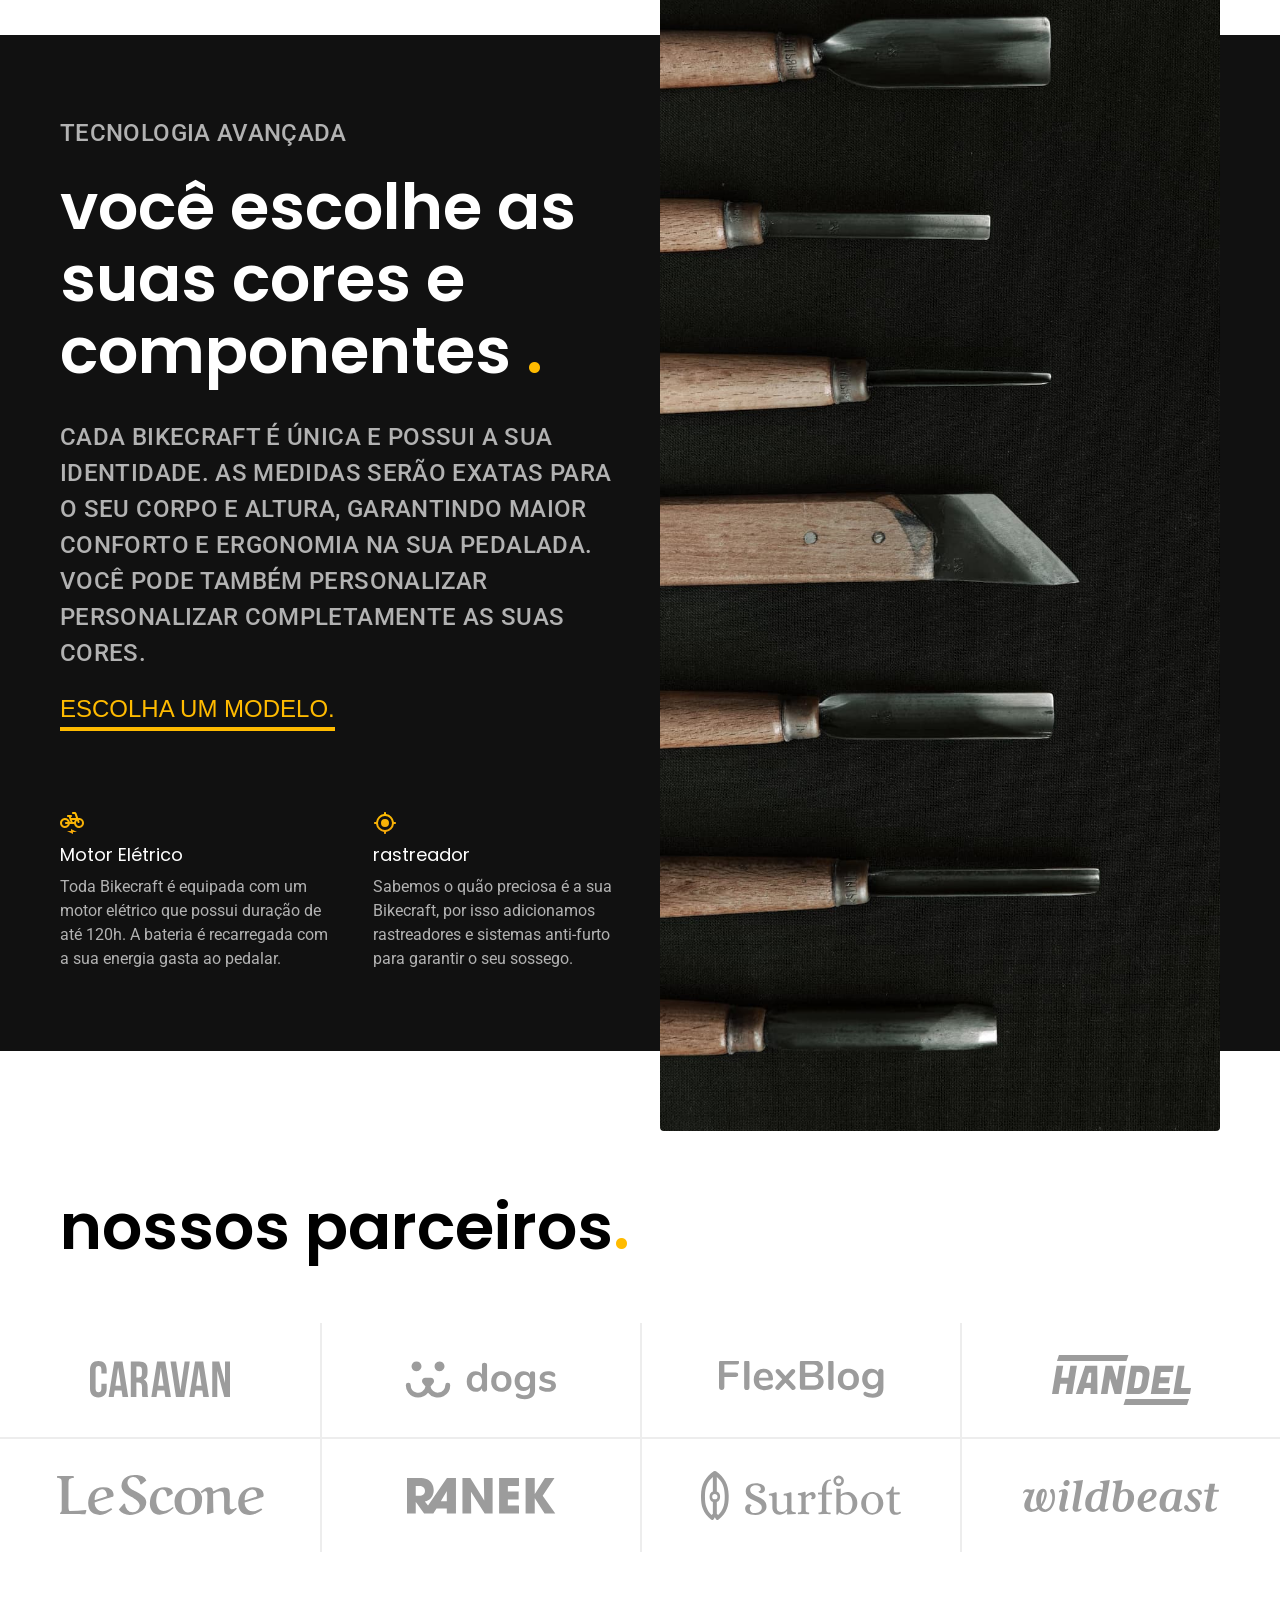
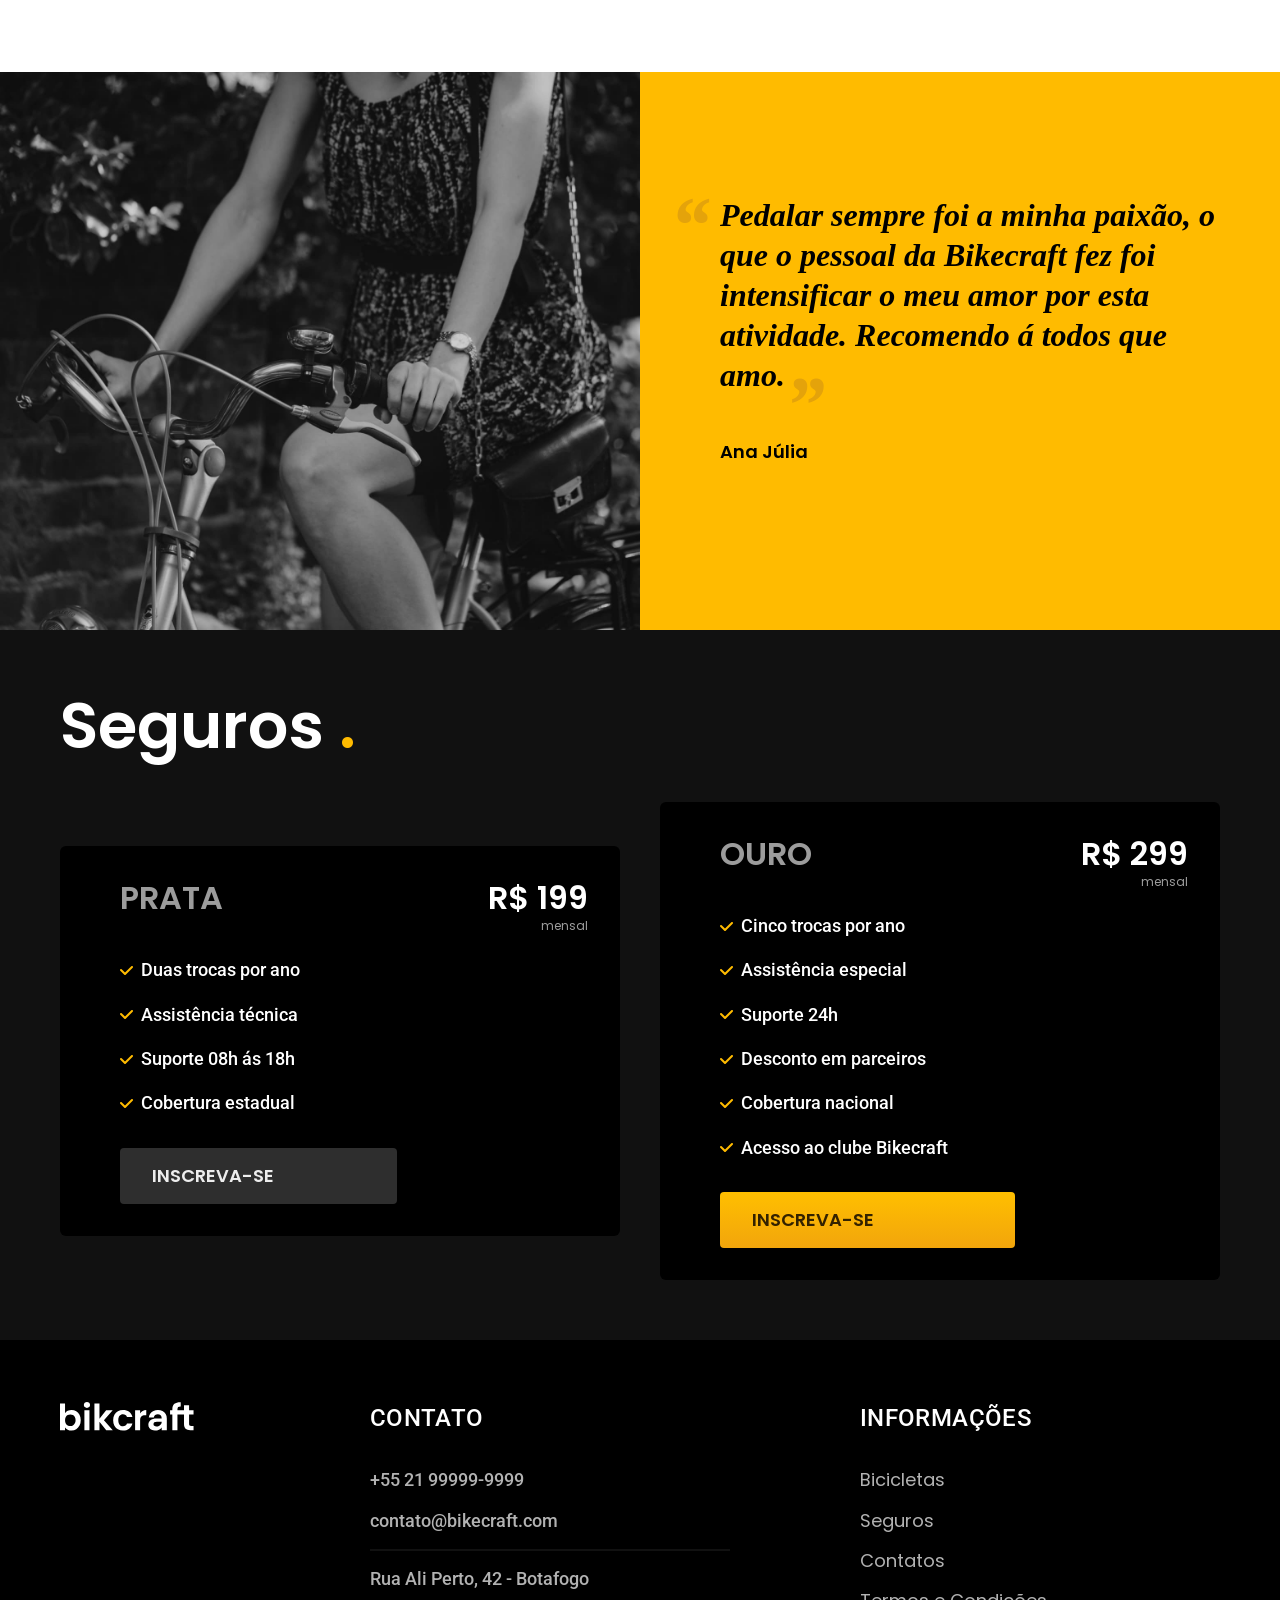
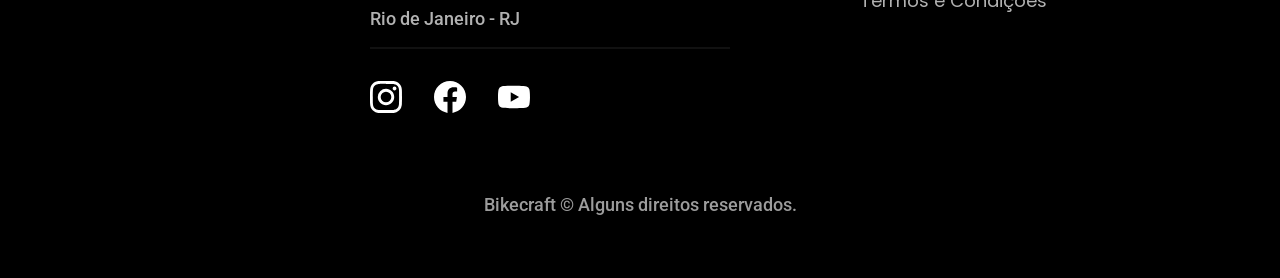
==== commit 6abe87e0: "First page this finalized" ====
--- a/index.html
+++ b/index.html
@@ -153,6 +153,42 @@
 </div>
   </div>
 </article>
-
+<footer class="footer-bg">
+<div class="footer container">
+  <img src="/img/bikcraft.svg" alt="Bikecraft">
+<div class="footer-contato"> 
+  <h3 class="font-2-l-b cor-0"> Contato </h3>
+  <ul class="font-2-m cor-5"> 
+<li> <a href="tel:+5521999999999">+55 21 99999-9999</a></li>
+<li> <a href="mailto:contato@bikecraft.com">contato@bikecraft.com</a></li>
+<li>Rua Ali Perto, 42 - Botafogo</li>
+<li>Rio de Janeiro - RJ </li>
+  </ul>
+  <div class="footer-redes">
+     <a href="./">
+    <img src="/img/redes/instagram.svg" alt="Instagram">
+   </a>
+    <a href="./">
+    <img src="/img/redes/facebook.svg" alt="Facebook">
+   </a>
+       <a href="./">
+    <img src="/img/redes/youtube.svg" alt="YouTube">
+   </a>
+</div>
+</div>
+<div class="footer-informacoes">
+  <h3 class="font-2-l-b cor-0">Informações</h3>
+  <nav> 
+<ul class="font-1-m cor-5">
+<li> <a href="./bicicletas.html">Bicicletas</a></li> 
+<li> <a href="./seguros.html">Seguros</a></li>
+<li> <a href="./contato.html">Contatos</a></li>
+<li><a href="./termos.html"></a>Termos e Condições</li>
+</ul>
+  </nav>
+</div>
+<p class="footer-copy font-2-m cor-6"> Bikecraft © Alguns direitos reservados. </p>
+</div>
+  </footer>
  </body>
 </html>
--- a/css/style/style.css
+++ b/css/style/style.css
@@ -18,4 +18,5 @@
 @import "/css/utilidades/componentes.css";
 @import "/css/parceiros/parceiros.css";
 @import "/css/depoimentos/depoimentos.css";
-@import "/css/seguros/seguros.css"
+@import "/css/seguros/seguros.css";
+@import "/css/global/footer.css"
